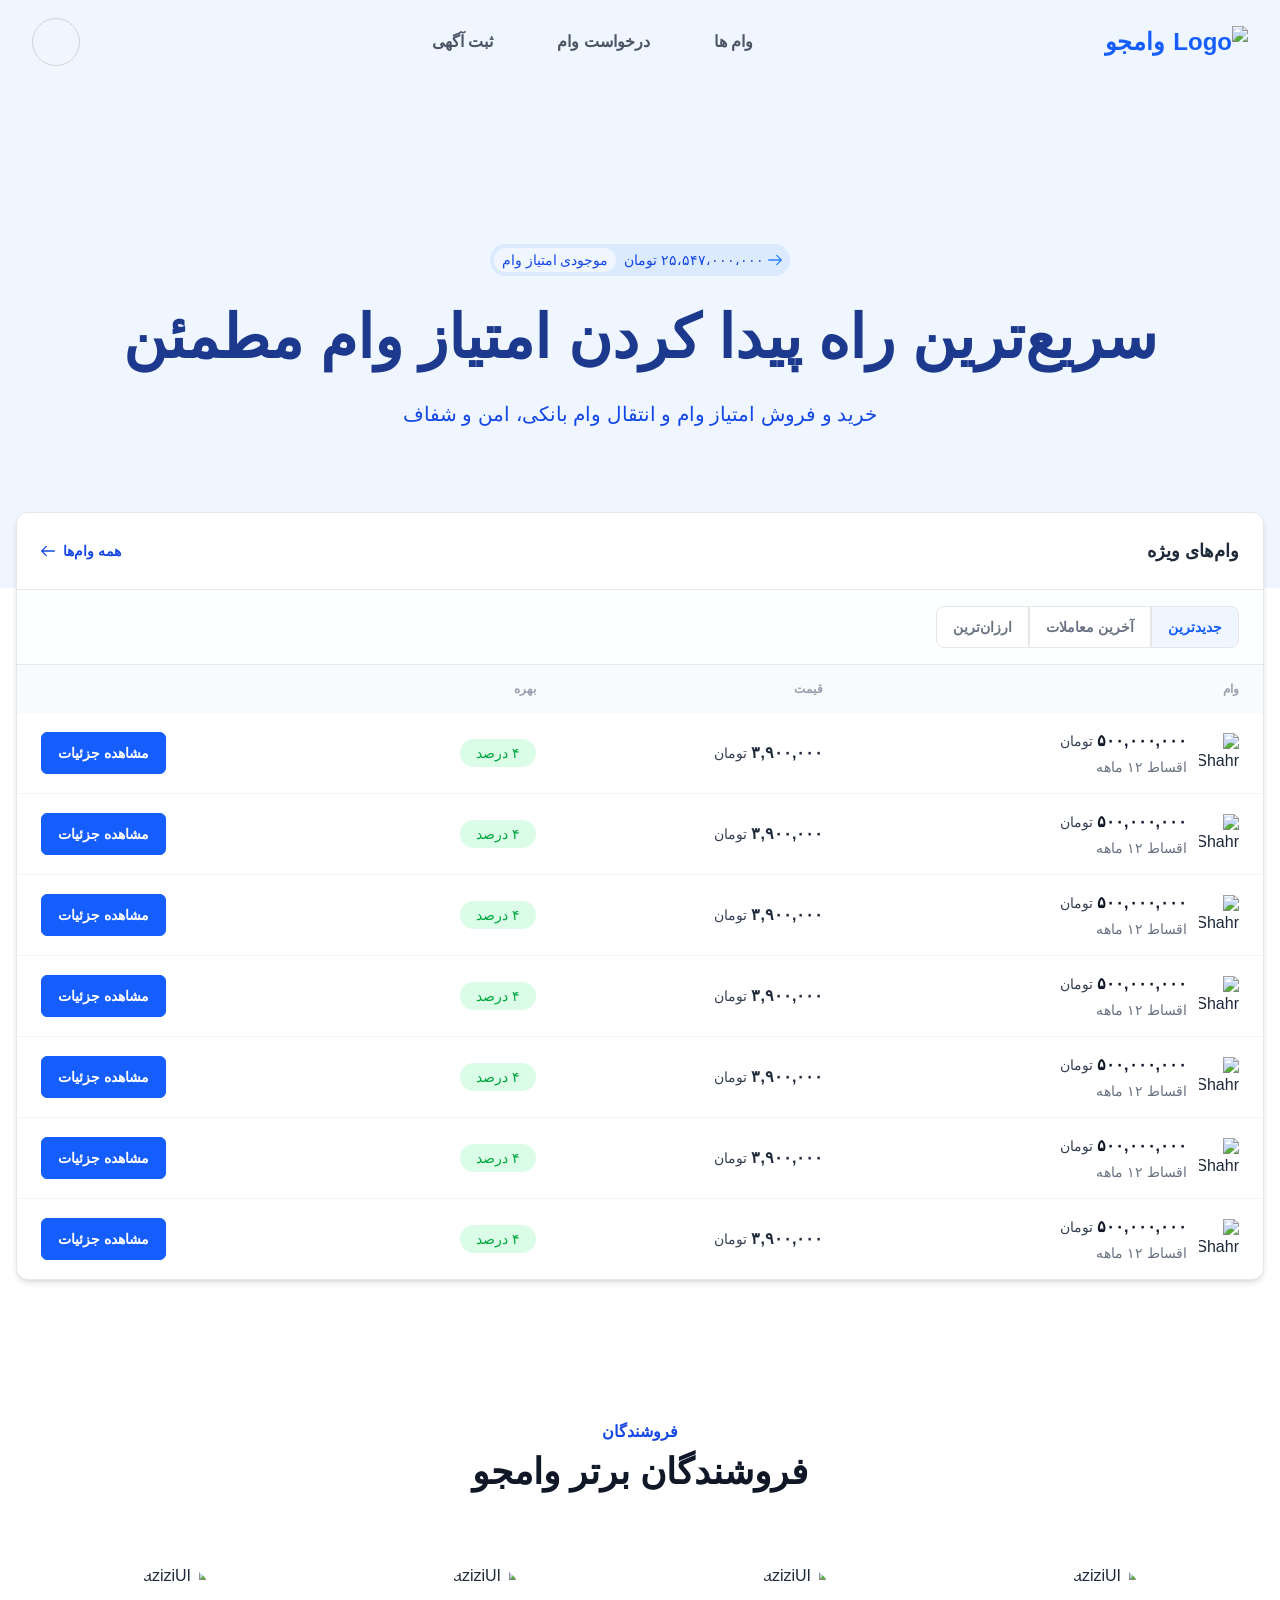
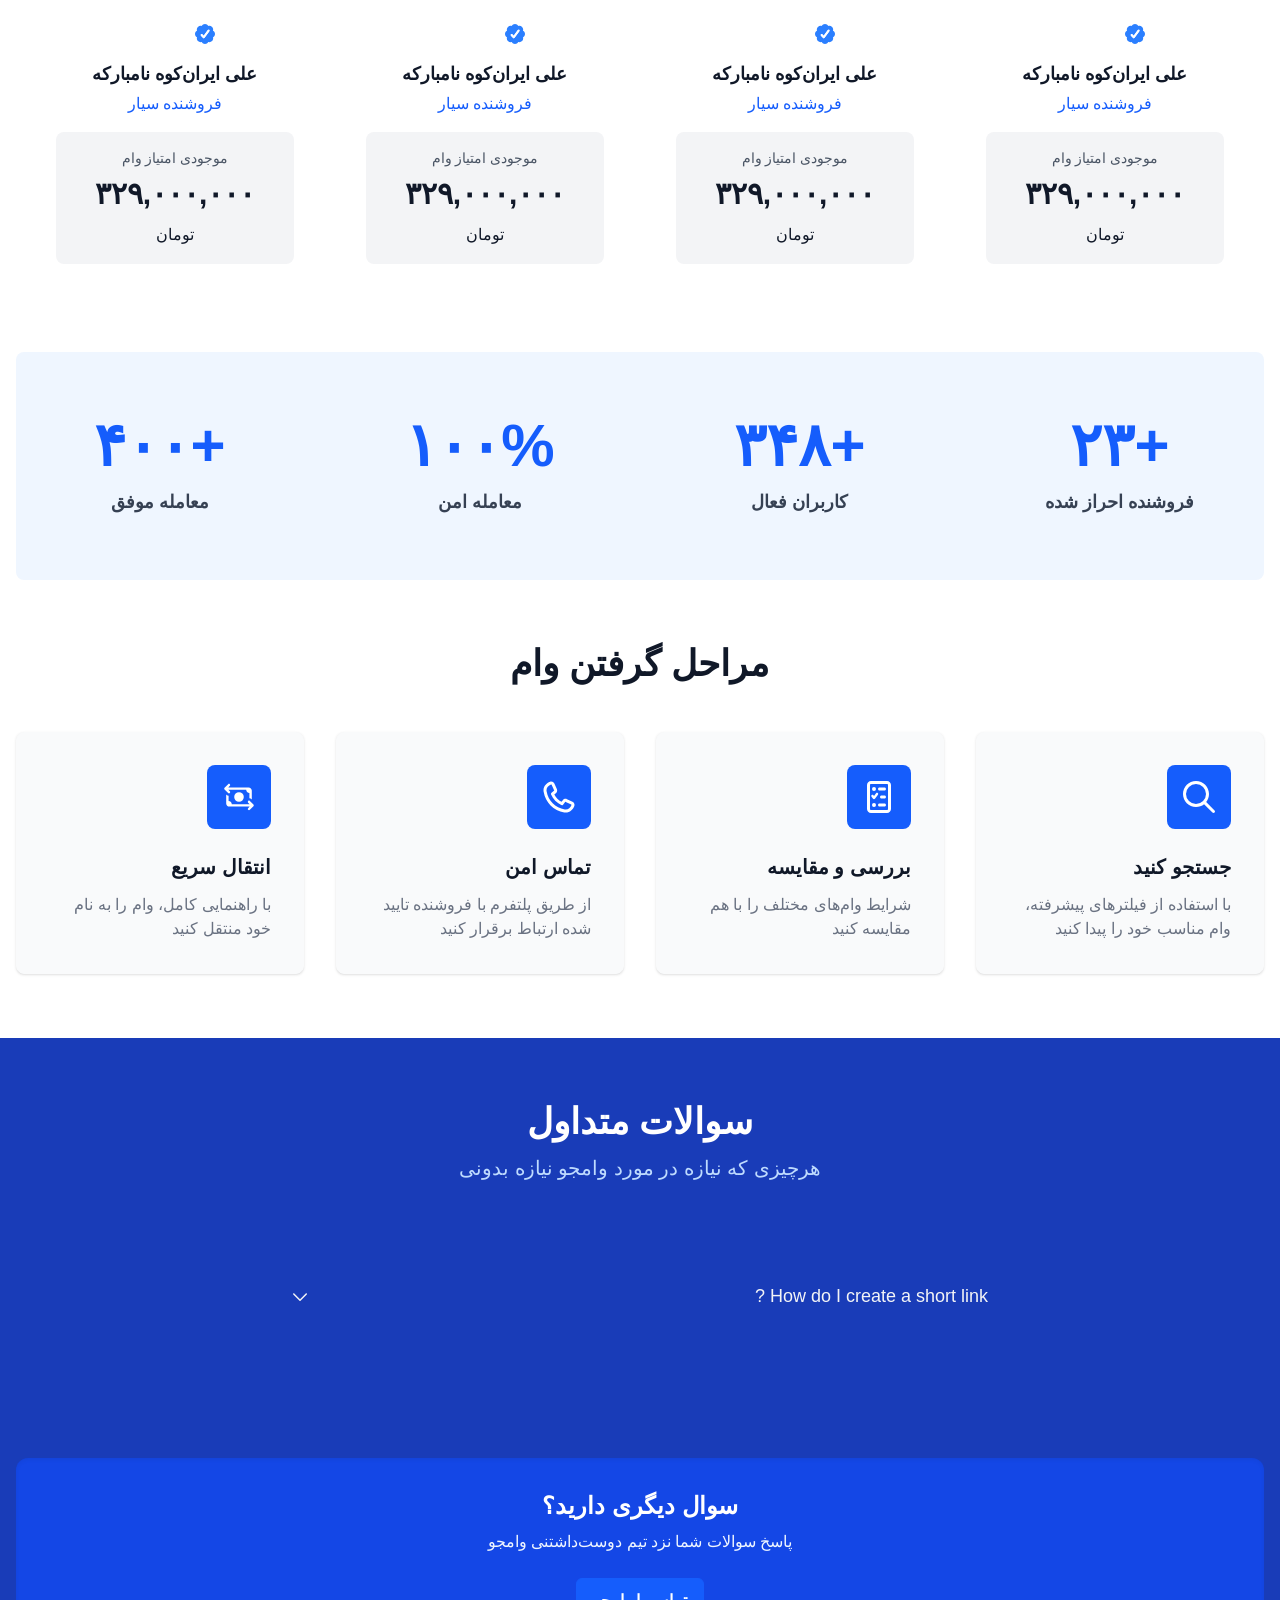
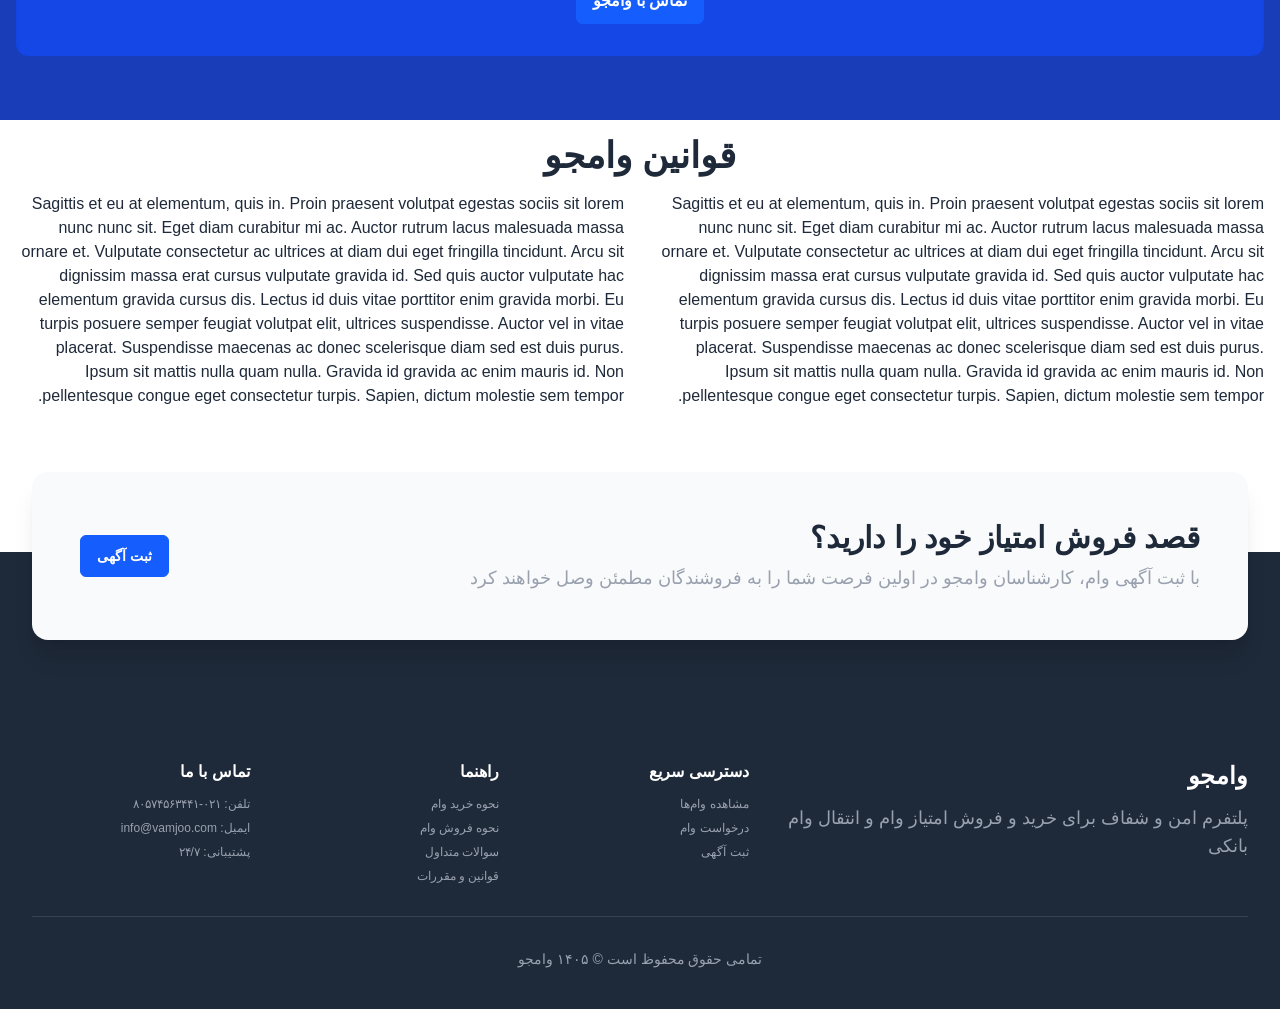
==== src/index.html @ 0eae0402 "some changes" ====
<!doctype html>
<html lang="fa" dir="rtl">
<head>
    <meta charset="UTF-8">
    <meta name="viewport" content="width=device-width, initial-scale=1.0">
    <link href="./assets/css/output.css" rel="stylesheet">
    <title>وام جو</title>
</head>
<body class="bg-white text-gray-800 relative">

<header class="bg-blue-50">
    <nav class="px-8 py-4.5">
        <div class="container mx-auto">
            <div class="flex flex-row justify-between items-center">

                <div class="flex items-center gap-2 text-blue-600 font-bold text-2xl">
                    <img src="./assets/img/ins_115617.svg" alt="Logo">
                    وامجو
                </div>

                <ul class="hidden md:flex flex-row justify-center items-center gap-8 text-base font-semibold text-gray-600">
                    <li class="flex">
                        <a href="./loan/loan.html" class="px-4 py-2.5 rounded-2xl">وام ها</a>
                    </li>
                    <li class="flex">
                        <a href="./request/request.html" class="px-4 py-2.5 rounded-2xl">درخواست وام</a>
                    </li>
                    <li class="flex">
                        <a href="post/post.html" class="px-4 py-2.5 rounded-2xl">ثبت آگهی</a>
                    </li>
                </ul>

                <div class="flex gap-2">
<!--                    <a href="./login.html" class="btn text-sm">ورود / ثبت‌نام</a>-->
                    <a href="./profile/profile.html" class="p-1 block rounded-full border border-gray-300 size-12">
                        <img src="./assets/img/aziziUI.png" alt="" class="w-full rounded-full">
                    </a>
                </div>
            </div>
        </div>
    </nav>

    <section class="py-16 text-blue-600 px-4 flex">
        <div class="container flex flex-col items-center justify-center mx-auto max-md:pt-8 py-24">
            <div class="inline-flex items-center justify-center gap-2 pl-1 pr-2 py-1 bg-blue-100 rounded-full">
                <span class="text-blue-700 text-sm flex items-center justify-center gap-1 hover:gap-2 transition-all font-medium">
                    <svg class="size-3.5 text-blue-500" xmlns="http://www.w3.org/2000/svg" viewBox="0 0 512 512">
                        <path fill="currentColor"
                              d="M505 273c9.4-9.4 9.4-24.6 0-33.9L337 71c-9.4-9.4-24.6-9.4-33.9 0s-9.4 24.6 0 33.9l127 127-406.1 0c-13.3 0-24 10.7-24 24s10.7 24 24 24l406.1 0-127 127c-9.4 9.4-9.4 24.6 0 33.9s24.6 9.4 33.9 0L505 273z"/></svg>
                    ۲۵،۵۴۷،۰۰۰،۰۰۰ تومان
                </span>
                <span class="bg-blue-50 text-blue-700 text-sm font-normal rounded-full py-0.5 px-2">موجودی امتیاز وام</span>
            </div>
            <h1 class="text-4xl text-center sm:text-6xl my-8 font-bold text-blue-900">
                سریع‌ترین راه پیدا کردن امتیاز وام مطمئن
            </h1>
            <h2 class="text-xl text-center text-blue-700 font-normal">خرید و فروش امتیاز وام و انتقال وام بانکی، امن و
                شفاف</h2>
        </div>
    </section>

</header>

<nav class="block md:hidden py-3 bottom-shadow px-6 bg-white fixed bottom-0 left-0 w-full z-10">
    <ul class="flex md:hidden flex-row justify-between items-center text-base font-semibold text-gray-400">
        <li class="flex">
            <a href="./loan/loan.html" class="px-1 py-1 flex flex-col items-center gap-3">
                <span class="px-4 py-2 rounded-lg bg-blue-600">
                    <svg class="size-6 text-gray-100"
                         xmlns="http://www.w3.org/2000/svg"
                         viewBox="0 0 512 512">
                        <path fill="currentColor"
                              d="M240 6.1c9.1-8.2 22.9-8.2 32 0l232 208c9.9 8.8 10.7 24 1.8 33.9s-24 10.7-33.9 1.8l-8-7.2 0 205.3c0 35.3-28.7 64-64 64l-288 0c-35.3 0-64-28.7-64-64l0-205.3-8 7.2c-9.9 8.8-25 8-33.9-1.8s-8-25 1.8-33.9L240 6.1zm16 50.1L96 199.7 96 448c0 8.8 7.2 16 16 16l48 0 0-104c0-39.8 32.2-72 72-72l48 0c39.8 0 72 32.2 72 72l0 104 48 0c8.8 0 16-7.2 16-16l0-248.3-160-143.4zM208 464l96 0 0-104c0-13.3-10.7-24-24-24l-48 0c-13.3 0-24 10.7-24 24l0 104z"/>
                    </svg>
                    </span>
                <span class="text-gray-600">وام ها</span>
            </a>
        </li>
        <li class="flex">
            <a href="./loan/loan.html" class="px-1 py-1 flex flex-col items-center gap-3">
                <span class="px-4 py-2 rounded-lg">
                    <svg class="size-6 text-gray-400" xmlns="http://www.w3.org/2000/svg" viewBox="0 0 384 512">
                        <path fill="currentColor"
                              d="M64 48l112 0 0 88c0 39.8 32.2 72 72 72l88 0 0 240c0 8.8-7.2 16-16 16L64 464c-8.8 0-16-7.2-16-16L48 64c0-8.8 7.2-16 16-16zM224 67.9l92.1 92.1-68.1 0c-13.3 0-24-10.7-24-24l0-68.1zM64 0C28.7 0 0 28.7 0 64L0 448c0 35.3 28.7 64 64 64l256 0c35.3 0 64-28.7 64-64l0-261.5c0-17-6.7-33.3-18.7-45.3L242.7 18.7C230.7 6.7 214.5 0 197.5 0L64 0zM192 240c-13.3 0-24 10.7-24 24l0 48-48 0c-13.3 0-24 10.7-24 24s10.7 24 24 24l48 0 0 48c0 13.3 10.7 24 24 24s24-10.7 24-24l0-48 48 0c13.3 0 24-10.7 24-24s-10.7-24-24-24l-48 0 0-48c0-13.3-10.7-24-24-24z"/></svg>
                    </span>
                <span class="text-gray-400">ثبت نام</span>
            </a>
        </li>
        <li class="flex">
            <a href="./loan/loan.html" class="px-1 py-1 flex flex-col items-center gap-3">
                <span class="px-4 py-2 rounded-lg">
                    <svg class="size-6 text-gray-400" xmlns="http://www.w3.org/2000/svg" viewBox="0 0 576 512">
                        <path fill="currentColor"
                              d="M288 0c13.3 0 24 10.7 24 24l0 8 16 0c13.3 0 24 10.7 24 24s-10.7 24-24 24l-61.7 0c-5.7 0-10.3 4.6-10.3 10.3 0 5.1 3.8 9.4 8.8 10.2L318 108c28.7 4.1 50 28.7 50 57.7 0 31.4-24.9 57-56 58.2l0 8c0 13.3-10.7 24-24 24s-24-10.7-24-24l0-8-24 0c-13.3 0-24-10.7-24-24s10.7-24 24-24l69.7 0c5.7 0 10.3-4.6 10.3-10.3 0-5.1-3.8-9.4-8.8-10.2L258 148c-28.7-4.1-50-28.7-50-57.7 0-31.4 24.9-57 56-58.2l0-8c0-13.3 10.7-24 24-24zM187.4 336c-7.9 0-15.6 2.3-22.2 6.7L85.3 396c-3.9 2.6-8.6 4-13.3 4l-48 0c-13.3 0-24-10.7-24-24s10.7-24 24-24l40.7 0 73.8-49.2C153 293.1 170 288 187.4 288L320 288c35.3 0 64 28.7 64 64 0 5.5-.7 10.9-2 16l10.6 0 69.9-47.9c33.5-23 79.4-12.9 100.3 21.9 19.2 32 10.1 73.5-20.7 94.5L462 491.1c-19.9 13.6-43.5 20.9-67.6 20.9L24 512c-13.3 0-24-10.7-24-24s10.7-24 24-24l370.4 0c14.5 0 28.6-4.4 40.6-12.5L515 396.9c9.9-6.7 12.8-20 6.6-30.2-6.7-11.1-21.3-14.3-32-7l-76 52.1c-4 2.7-8.7 4.2-13.6 4.2l-144 0c-13.3 0-24-10.7-24-24s10.7-24 24-24l64 0c8.8 0 16-7.2 16-16s-7.2-16-16-16l-132.6 0z"/></svg>
                    </span>
                <span class="text-gray-400">درخواست وام</span>
            </a>
        </li>
        <li class="flex">
            <a href="./loan/loan.html" class="px-1 py-1 flex flex-col items-center gap-3">
                <span class="px-4 py-2 rounded-lg">
                    <svg class="size-6 text-gray-400" xmlns="http://www.w3.org/2000/svg" viewBox="0 0 448 512">
                        <path fill="currentColor"
                              d="M144 128a80 80 0 1 1 160 0 80 80 0 1 1 -160 0zm208 0a128 128 0 1 0 -256 0 128 128 0 1 0 256 0zM48 480c0-70.7 57.3-128 128-128l96 0c70.7 0 128 57.3 128 128l0 8c0 13.3 10.7 24 24 24s24-10.7 24-24l0-8c0-97.2-78.8-176-176-176l-96 0C78.8 304 0 382.8 0 480l0 8c0 13.3 10.7 24 24 24s24-10.7 24-24l0-8z"/></svg>
                    </span>
                <span class="text-gray-400">پروفایل</span>
            </a>
        </li>
    </ul>
</nav>

<main class="container mx-auto px-4">

    <div class="w-full relative bottom-19 bg-white rounded-xl shadow-md overflow-hidden border border-gray-200">
        <div class="p-6 flex justify-between items-center border-b border-gray-200">
            <h2 class="text-lg font-bold text-gray-800">وام‌های ویژه</h2>
            <a href="#" class="text-blue-700 flex items-center gap-2 text-sm font-semibold">
                همه وام‌ها
                <svg class="size-3.5 text-blue-700" xmlns="http://www.w3.org/2000/svg" viewBox="0 0 512 512">
                    <path fill="currentColor"
                          d="M7 239c-9.4 9.4-9.4 24.6 0 33.9L175 441c9.4 9.4 24.6 9.4 33.9 0s9.4-24.6 0-33.9L81.9 280 488 280c13.3 0 24-10.7 24-24s-10.7-24-24-24L81.9 232 209 105c9.4-9.4 9.4-24.6 0-33.9s-24.6-9.4-33.9 0L7 239z"/>
                </svg>
            </a>
        </div>

        <div class="px-4 md:px-6 py-4 flex justify-start border-b border-gray-200 bg-gray-50/30">
            <button class="px-3 md:px-4 py-2.5 rounded-r-lg text-sm font-semibold text-blue-600 border border-gray-200 bg-blue-50 transition">
                جدیدترین
            </button>
            <button class="px-3 md:px-4 py-2.5 text-sm font-semibold text-gray-500 border border-gray-200 bg-white hover:bg-gray-100 transition">
                آخرین معاملات
            </button>
            <button class="px-3 md:px-4 py-2.5 rounded-l-lg text-sm font-semibold text-gray-500 border border-gray-200 bg-white hover:bg-gray-100 transition">
                ارزان‌ترین
            </button>

        </div>

        <div class="overflow-x-auto">
            <table class="w-full text-right border-collapse min-w-185">
                <thead>
                <tr class="text-gray-400 bg-gray-50 font-medium text-xs">
                    <th class="px-4 md:px-6 py-4 text-right">وام</th>
                    <th class="px-4 md:px-6 py-4 text-right">قیمت</th>
                    <th class="px-4 md:px-6 py-4 text-right">بهره</th>
                    <th class="px-4 md:px-6 py-4 text-center"></th>
                </tr>
                </thead>
                <tbody class="divide-y divide-gray-100">
                <script>
                    const rows = Array(7).fill(0)
                    document.write(rows.map(() => `
                            <tr class="hover:bg-blue-50/30 transition-colors">
                            <a href="/" class="flex">
                                <td class="px-3 md:px-6 py-3 md:py-4">
                                <a href="/" class="flex">
                                    <div class="flex items-center gap-3">
                                        <div class="size-6 md:size-10 flex items-center justify-center overflow-hidden">
                                            <img src="./assets/img/Shahr.png" alt="Shahr" class="w-full" />
                                        </div>
                                        <div>
                                            <div class="text-gray-900 font-semibold text-sm md:text-base">۵۰۰,۰۰۰,۰۰۰ <small class="text-xs md:text-sm text-gray-700 font-normal">تومان</small></div>
                                            <div class="text-gray-500 font-normal text-xs md:text-sm mt-1">اقساط ۱۲ ماهه</div>
                                        </div>
                                    </div>
                                    </a>
                                </td>
                                <td class="px-3 md:px-6 py-3 md:py-4 text-right">
                                <a href="/" class="flex">
                                    <span class="text-gray-800 font-bold text-sm md:text-base">۳,۹۰۰,۰۰۰ <small class="text-xs md:text-sm text-gray-700 font-normal">تومان</small></span>
                                    </a>
                                </td>
                                <td class="px-6 py-4">
                                    <span class="mybadge inline-flex! bg-green-100 text-green-600">۴ درصد</span>
                                </td>
                                <td class="px-6 py-4">
                                <div class="flex justify-end items-center gap-4">
                                    <button class="btn text-sm">مشاهده جزئیات</button>
                                </div>
                                </td>
                             </a>
                            </tr>
                        `).join(''))
                </script>
                </tbody>
            </table>
        </div>
    </div>

    <div class="px-4 py-16 overflow-hidden">

        <div class="text-center mb-12">
            <div class="text-blue-700 text-base font-semibold mb-2">فروشندگان</div>
            <h2 class="text-4xl font-semibold text-gray-900">فروشندگان برتر وامجو</h2>
        </div>

        <div class="grid grid-cols-1 sm:grid-cols-2 lg:grid-cols-4 gap-6">

            <script>
                const seller = Array(4).fill(0);
                document.write(seller.map(() => `
                            <div class="bg-white p-6 text-center">
                <div class="relative inline-block mb-4">
                    <img src="./assets/img/aziziUI.png" alt="aziziUI" class="w-20 h-20 rounded-full mx-auto object-cover"/>
                    <div class="absolute bottom-0 right-0">
                        <svg class="size-5" xmlns="http://www.w3.org/2000/svg" viewBox="0 0 512 512">
                            <path class="fill-blue-500"
                                  d="M0 256C0 292.8 20.7 324.8 51.1 340.9 41 373.8 49 411 75 437s63.3 34 96.1 23.9C187.2 491.3 219.2 512 256 512s68.8-20.7 84.9-51.1C373.8 471 411 463 437 437s34-63.3 23.9-96.1C491.3 324.8 512 292.8 512 256s-20.7-68.8-51.1-84.9C471 138.2 463 101 437 75s-63.3-34-96.1-23.9C324.8 20.7 292.8 0 256 0s-68.8 20.7-84.9 51.1C138.2 41 101 49 75 75s-34 63.3-23.9 96.1C20.7 187.2 0 219.2 0 256zm152.3 41.6c-9.2-9.5-9-24.7 .6-33.9 9.5-9.2 24.7-8.9 33.9 .6l35.8 37 106.1-145.8c7.8-10.7 22.8-13.1 33.5-5.3 10.7 7.8 13.1 22.8 5.3 33.5L244.7 352.7c-4.2 5.7-10.7 9.4-17.8 9.8-7.1 .5-14-2.2-18.9-7.3l-55.7-57.6z"/>
                            <path class="fill-white"
                                  d="M328.7 155.5c7.8-10.7 22.8-13.1 33.5-5.3 10.7 7.8 13.1 22.8 5.3 33.5L244.7 352.7c-4.2 5.7-10.7 9.4-17.8 9.8-7.1 .5-14-2.2-18.9-7.3l-55.7-57.6c-9.2-9.5-9-24.7 .6-33.9 9.5-9.2 24.7-8.9 33.9 .6l35.8 37 106.1-145.8z"/>
                        </svg>
                    </div>
                </div>
                <h3 class="text-lg font-semibold text-gray-900 mb-1">علی ایران‌کوه نامبارکه</h3>
                <p class="text-blue-600 text-base font-normal mb-4">فروشنده سیار</p>

                <div class="bg-gray-100 p-4 rounded-lg">
                    <div class="text-gray-600 font-normal text-sm mb-2">موجودی امتیاز وام</div>
                    <div class="text-3xl font-semibold text-gray-900">۳۲۹,۰۰۰,۰۰۰ <span
                            class="text-base font-normal">تومان</span></div>
                </div>

            </div>`).join(''));
            </script>

        </div>

    </div>

    <div class="bg-blue-50 rounded-lg py-16">
        <div class="grid grid-cols-1 sm:grid-cols-2 lg:grid-cols-4 gap-8">
            <div class="text-center">
                <div class="text-6xl font-bold text-blue-600 mb-3">+۲۳</div>
                <div class="text-lg font-semibold text-gray-700">فروشنده احراز شده</div>
            </div>
            <div class="text-center">
                <div class="text-6xl font-bold text-blue-600 mb-3">+۳۴۸</div>
                <div class="text-lg font-semibold text-gray-700">کاربران فعال</div>
            </div>
            <div class="text-center">
                <div class="text-6xl font-bold text-blue-600 mb-3">۱۰۰%</div>
                <div class="text-lg font-semibold text-gray-700">معامله امن</div>
            </div>
            <div class="text-center">
                <div class="text-6xl font-bold text-blue-600 mb-3">+۴۰۰</div>
                <div class="text-lg font-semibold text-gray-700">معامله موفق</div>
            </div>
        </div>
    </div>

    <div class="my-16">
        <div class="text-center mb-12">
            <h2 class="text-4xl font-semibold text-gray-900">مراحل گرفتن وام</h2>
        </div>

        <div class="grid grid-cols-1 sm:grid-cols-2 lg:grid-cols-4 gap-8">

            <div class="bg-gray-50 border border-gray-50 rounded-lg p-8 text-right shadow-sm hover:shadow transition-shadow">
                <div class="flex justify-start items-center mb-6">
                    <div class="bg-blue-600 p-4 rounded-lg flex items-center justify-center">
                        <svg class="size-8 text-white" xmlns="http://www.w3.org/2000/svg" viewBox="0 0 512 512">
                            <path fill="currentColor"
                                  d="M368 208a160 160 0 1 0 -320 0 160 160 0 1 0 320 0zM337.1 371.1C301.7 399.2 256.8 416 208 416 93.1 416 0 322.9 0 208S93.1 0 208 0 416 93.1 416 208c0 48.8-16.8 93.7-44.9 129.1L505 471c9.4 9.4 9.4 24.6 0 33.9s-24.6 9.4-33.9 0L337.1 371.1z"/>
                        </svg>
                    </div>
                </div>
                <h3 class="text-xl font-semibold text-gray-900 mb-3">جستجو کنید</h3>
                <p class="text-gray-500 text-base font-normal">با استفاده از فیلترهای پیشرفته، وام مناسب خود را پیدا
                    کنید</p>
            </div>

            <div class="bg-gray-50 border border-gray-50 rounded-lg p-8 text-right shadow-sm hover:shadow transition-shadow">
                <div class="flex justify-start items-center mb-6">
                    <div class="bg-blue-600 p-4 rounded-lg flex items-center justify-center">
                        <svg class="size-8 text-white" xmlns="http://www.w3.org/2000/svg" viewBox="0 0 384 512">
                            <path fill="currentColor"
                                  d="M320 48c8.8 0 16 7.2 16 16l0 384c0 8.8-7.2 16-16 16L64 464c-8.8 0-16-7.2-16-16L48 64c0-8.8 7.2-16 16-16l256 0zM64 0C28.7 0 0 28.7 0 64L0 448c0 35.3 28.7 64 64 64l256 0c35.3 0 64-28.7 64-64l0-384c0-35.3-28.7-64-64-64L64 0zM80 128a32 32 0 1 0 64 0 32 32 0 1 0 -64 0zm32 224a32 32 0 1 0 0 64 32 32 0 1 0 0-64zm64-224c0 13.3 10.7 24 24 24l80 0c13.3 0 24-10.7 24-24s-10.7-24-24-24l-80 0c-13.3 0-24 10.7-24 24zm32 128c0 13.3 10.7 24 24 24l48 0c13.3 0 24-10.7 24-24s-10.7-24-24-24l-48 0c-13.3 0-24 10.7-24 24zM176 384c0 13.3 10.7 24 24 24l80 0c13.3 0 24-10.7 24-24s-10.7-24-24-24l-80 0c-13.3 0-24 10.7-24 24zm-.6-164.5c6.4-8.5 4.6-20.5-3.8-26.9s-20.5-4.6-26.9 3.8L112 240 103.4 228.5C97 220 85 218.3 76.5 224.6S66.3 243 72.6 251.5l24 32c3.6 4.8 9.3 7.7 15.4 7.7s11.7-2.8 15.4-7.7l48-64z"/>
                        </svg>
                    </div>
                </div>
                <h3 class="text-xl font-semibold text-gray-900 mb-3">بررسی و مقایسه</h3>
                <p class="text-gray-500 text-base font-normal">شرایط وام‌های مختلف را با هم مقایسه کنید</p>
            </div>

            <div class="bg-gray-50 border border-gray-50 rounded-lg p-8 text-right shadow-sm hover:shadow transition-shadow">
                <div class="flex justify-start items-center mb-6">
                    <div class="bg-blue-600 p-4 rounded-lg flex items-center justify-center">
                        <svg class="size-8 text-white" xmlns="http://www.w3.org/2000/svg" viewBox="0 0 512 512">
                            <path fill="currentColor"
                                  d="M112.8 10.9c27.3-9.1 57 3.9 68.9 30l39.7 87.3c10.6 23.4 4 51-16 67.1l-24.2 19.3c25.5 50 65.5 91.4 114.4 118.8l21.2-26.6c16.1-20.1 43.7-26.7 67.1-16l87.3 39.7c26.2 11.9 39.1 41.6 30 68.9-20.7 62.3-83.7 116.2-160.9 102.6-173.7-30.6-299.6-156.5-330.2-330.2-13.6-77.2 40.4-140.1 102.6-160.9zm25.2 49.9c-1.7-3.8-6-5.7-10-4.4-45.2 15.1-79.1 58.6-70.5 107 27.1 153.8 137.4 264.2 291.2 291.3 48.4 8.5 91.9-25.3 107-70.5 1.3-4-.6-8.3-4.4-10L364 334.4c-3.4-1.5-7.4-.6-9.7 2.3l-33.5 41.9c-7 8.7-19 11.5-29 6.7-72.5-34.4-130.5-94.3-162.4-168.2-4.3-9.9-1.4-21.5 7-28.2l38.9-31.1c2.9-2.3 3.9-6.3 2.3-9.7L137.9 60.7z"/>
                        </svg>
                    </div>
                </div>
                <h3 class="text-xl font-semibold text-gray-900 mb-3">تماس امن</h3>
                <p class="text-gray-500 text-base font-normal">از طریق پلتفرم با فروشنده تایید شده ارتباط برقرار
                    کنید</p>
            </div>

            <div class="bg-gray-50 border border-gray-50 rounded-lg p-8 text-right shadow-sm hover:shadow transition-shadow">
                <div class="flex justify-start items-center mb-6">
                    <div class="bg-blue-600 p-4 rounded-lg flex items-center justify-center">
                        <svg class="size-8 text-white" xmlns="http://www.w3.org/2000/svg" viewBox="0 0 640 512">
                            <path fill="currentColor"
                                  d="M31 105l72 72c9.4 9.4 24.6 9.4 33.9 0s9.4-24.6 0-33.9l-31-31 67.7 0c.8 .9 1.5 1.8 2.3 2.7 0-.9 .1-1.8 .1-2.7l32 0 .2 0 255.8 0c0 35.3 28.7 64 64 64l0 104.4c15.7 1.7 30.9 8.6 42.9 20.6l5.1 5.1 0-178.2c0-35.3-28.7-64-64-64l-338.3 0 0 0-67.7 0 31-31c9.4-9.4 9.4-24.6 0-33.9S112.4-10.3 103-1L31 71c-9.4 9.4-9.4 24.6 0 33.9zM64 205.8L64 384c0 35.3 28.7 64 64 64l406.1 0-31 31c-9.4 9.4-9.4 24.6 0 33.9s24.6 9.4 33.9 0l72-72c9.4-9.4 9.4-24.6 0-33.9l-72-72c-9.4-9.4-24.6-9.4-33.9 0s-9.4 24.6 0 33.9l31 31-67.7 0c-.8-.9-1.5-1.8-2.3-2.7 0 .9-.1 1.8-.1 2.7l-288 0c0-35.3-28.7-64-64-64l0-104.4c-15.7-1.7-30.9-8.6-42.9-20.6L64 205.8zM416 256a96 96 0 1 0 -192 0 96 96 0 1 0 192 0z"/>
                        </svg>
                    </div>
                </div>
                <h3 class="text-xl font-semibold text-gray-900 mb-3">انتقال سریع</h3>
                <p class="text-gray-500 text-base font-normal">با راهنمایی کامل، وام را به نام خود منتقل کنید</p>
            </div>
        </div>
    </div>

</main>

<section class="w-full bg-blue-800 py-16 px-4">
    <div class="container mx-auto">

        <div class="text-center mb-4">
            <h2 class="text-4xl font-semibold text-white mb-3">سوالات متداول</h2>
            <p class="text-blue-200 text-xl">هرچیزی که نیازه در مورد وامجو نیازه بدونی</p>
        </div>

        <section class="max-w-3xl mx-auto px-4 py-16">
            <div class="space-y-4">

                <div class="overflow-hidden">
                    <button type="button"
                            class="faq-btn bg-transparent w-full cursor-pointer text-lg flex items-center justify-between p-5 text-gray-100 font-medium transition">
                        <span>How do I create a short link ?</span>

                        <svg class="faq-icon size-4 text-gray-100" xmlns="http://www.w3.org/2000/svg"
                             viewBox="0 0 448 512">
                            <path fill="currentColor"
                                  d="M207.5 409c9.4 9.4 24.6 9.4 33.9 0l200-200c9.4-9.4 9.4-24.6 0-33.9s-24.6-9.4-33.9 0l-183 183-183-183c-9.4-9.4-24.6-9.4-33.9 0s-9.4 24.6 0 33.9l200 200z"/>
                        </svg>
                    </button>

                    <div class="faq-content bg-blue-800/90 shadow-inner grid grid-rows-[0fr] transition-all duration-300 ease-in-out">
                        <div class="overflow-hidden">
                            <div class="p-4 text-gray-100">
                                Simply paste your long URL into the input field and click
                                the generate button to create your short link instantly.
                            </div>
                        </div>
                    </div>
                </div>
            </div>
        </section>

        <!-- CTA Box -->
        <div class="mt-16 bg-blue-700 rounded-xl p-8 text-center inset-shadow-sm">
            <h3 class="text-2xl font-bold text-white mb-2">سوال دیگری دارید؟</h3>
            <p class="text-blue-50 mb-6">پاسخ سوالات شما نزد تیم دوست‌داشتنی وامجو</p>
            <button class="btn inline-flex!">
                تماس با وامجو
            </button>
        </div>

    </div>
</section>

<div class="container mx-auto p-4">
    <h3 class="text-gray-800 text-center text-4xl font-semibold mb-4">قوانین وامجو</h3>

    <div class="grid grid-cols-4 gap-8">
        <div class="col-span-4 md:col-span-2">
            Sagittis et eu at elementum, quis in. Proin praesent volutpat egestas sociis sit lorem nunc nunc sit. Eget
            diam curabitur mi ac. Auctor rutrum lacus malesuada massa ornare et. Vulputate consectetur ac ultrices at
            diam dui eget fringilla tincidunt. Arcu sit dignissim massa erat cursus vulputate gravida id. Sed quis
            auctor vulputate hac elementum gravida cursus dis.
            Lectus id duis vitae porttitor enim gravida morbi.
            Eu turpis posuere semper feugiat volutpat elit, ultrices suspendisse. Auctor vel in vitae placerat.
            Suspendisse maecenas ac donec scelerisque diam sed est duis purus.
            Ipsum sit mattis nulla quam nulla. Gravida id gravida ac enim mauris id. Non pellentesque congue eget
            consectetur turpis. Sapien, dictum molestie sem tempor.
        </div>
        <div class="col-span-4 md:col-span-2">
            Sagittis et eu at elementum, quis in. Proin praesent volutpat egestas sociis sit lorem nunc nunc sit. Eget
            diam curabitur mi ac. Auctor rutrum lacus malesuada massa ornare et. Vulputate consectetur ac ultrices at
            diam dui eget fringilla tincidunt. Arcu sit dignissim massa erat cursus vulputate gravida id. Sed quis
            auctor vulputate hac elementum gravida cursus dis.
            Lectus id duis vitae porttitor enim gravida morbi.
            Eu turpis posuere semper feugiat volutpat elit, ultrices suspendisse. Auctor vel in vitae placerat.
            Suspendisse maecenas ac donec scelerisque diam sed est duis purus.
            Ipsum sit mattis nulla quam nulla. Gravida id gravida ac enim mauris id. Non pellentesque congue eget
            consectetur turpis. Sapien, dictum molestie sem tempor.
        </div>
    </div>
</div>

<div class="bg-gray-800 mt-32 px-8 relative">
    <div class="container bg-gray-50 flex-wrap shadow-xl mx-auto relative bottom-20 p-8 sm:p-12 rounded-2xl flex sm:items-center justify-center sm:justify-between">
        <div class="flex flex-col items-start">
            <h3 class="text-3xl font-bold mb-2">قصد فروش امتیاز خود را دارید؟</h3>
            <p class="text-gray-400 font-normal text-lg">با ثبت آگهی وام، کارشناسان وامجو در اولین فرصت شما را به
                فروشندگان مطمئن
                وصل خواهند کرد</p>
        </div>
        <button class="btn text-sm whitespace-nowrap">ثبت آگهی</button>
    </div>
</div>

<footer class="bg-gray-800 text-gray-400 text-base px-8 py-10">
    <div class="container mx-auto grid grid-cols-1 sm:grid-cols-5 gap-8">
        <div class="col-span-1 sm:col-span-2">
            <div class="text-white font-bold text-2xl mb-3 flex items-center gap-1">
                وامجو
            </div>
            <p class="text-lg">پلتفرم امن و شفاف برای خرید و فروش امتیاز وام و انتقال وام بانکی</p>
        </div>
        <div class="col-span-1 sm:text-right">
            <div class="text-white font-semibold mb-3">دسترسی سریع</div>
            <ul class="space-y-2 text-xs">
                <li><a href="#" class="hover:text-white">مشاهده وام‌ها</a></li>
                <li><a href="#" class="hover:text-white">درخواست وام</a></li>
                <li><a href="#" class="hover:text-white">ثبت آگهی</a></li>
            </ul>
        </div>
        <div class="col-span-1 sm:text-right">
            <div class="text-white font-semibold mb-3">راهنما</div>
            <ul class="space-y-2 text-xs">
                <li><a href="#" class="hover:text-white">نحوه خرید وام</a></li>
                <li><a href="#" class="hover:text-white">نحوه فروش وام</a></li>
                <li><a href="#" class="hover:text-white">سوالات متداول</a></li>
                <li><a href="#" class="hover:text-white">قوانین و مقررات</a></li>
            </ul>
        </div>
        <div class="col-span-1 sm:text-right">
            <div class="text-white font-semibold mb-3">تماس با ما</div>
            <ul class="space-y-2 text-xs">
                <li>تلفن: ۰۲۱-۸۰۵۷۴۵۶۳۴۴۱</li>
                <li>ایمیل: info@vamjoo.com</li>
                <li>پشتیبانی: ۲۴/۷</li>
            </ul>
        </div>
    </div>
    <div class="container mx-auto border-t border-gray-700 mt-8 pt-8 text-center text-sm">
        تمامی حقوق محفوظ است © ۱۴۰۵ وامجو
    </div>
</footer>

<script>
    const buttons = document.querySelectorAll('.faq-btn')

    buttons.forEach(button => {
        button.addEventListener('click', () => {
            const content = button.nextElementSibling
            const icon = button.querySelector('.faq-icon')
            const isOpen = content.classList.contains('grid-rows-[1fr]')

            document.querySelectorAll('.faq-content').forEach(el => {
                el.classList.remove('grid-rows-[1fr]', 'opacity-100')
                el.classList.add('grid-rows-[0fr]', 'opacity-0')
            })

            document.querySelectorAll('.faq-icon').forEach(el => {
                el.classList.remove('rotate-180')
            })

            if (!isOpen) {
                content.classList.remove('grid-rows-[0fr]', 'opacity-0')
                content.classList.add('grid-rows-[1fr]', 'opacity-100')

                icon.classList.add('rotate-180')
            }
        })
    })
</script>
</body>
</html>
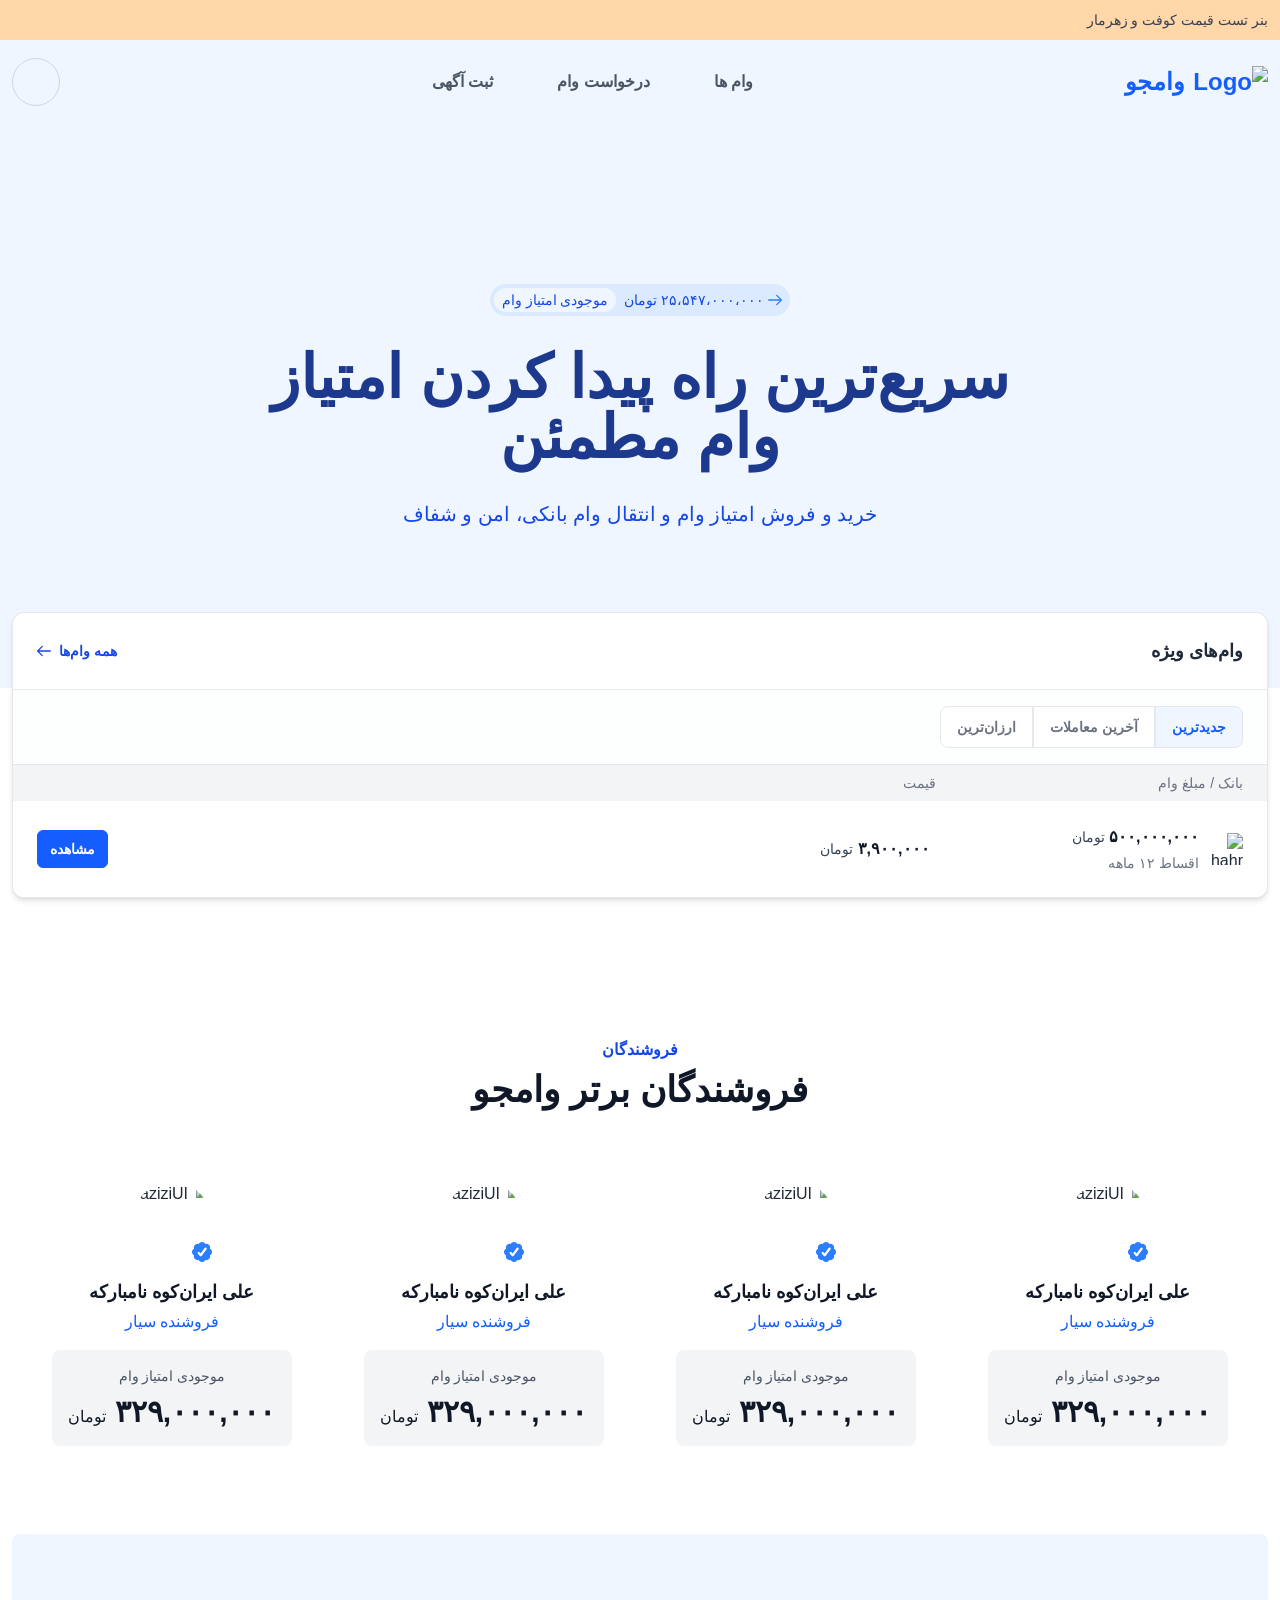
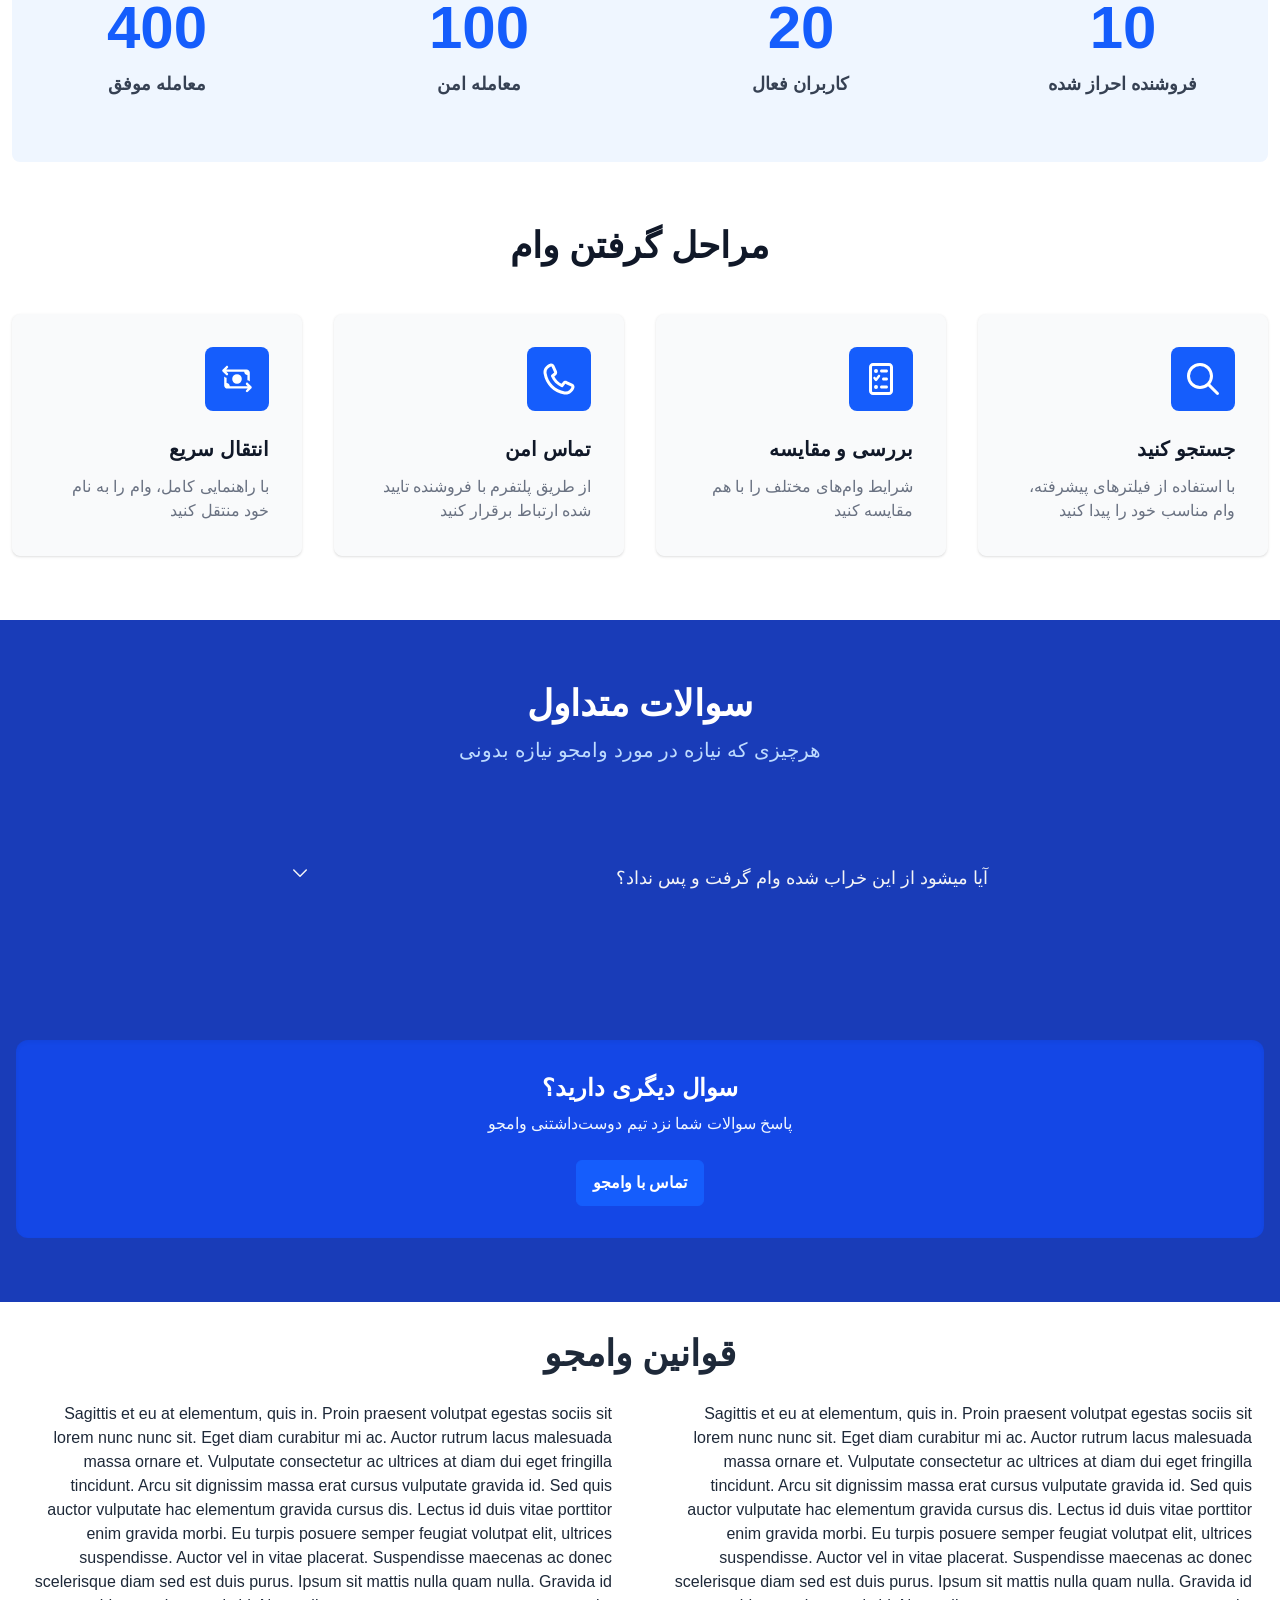
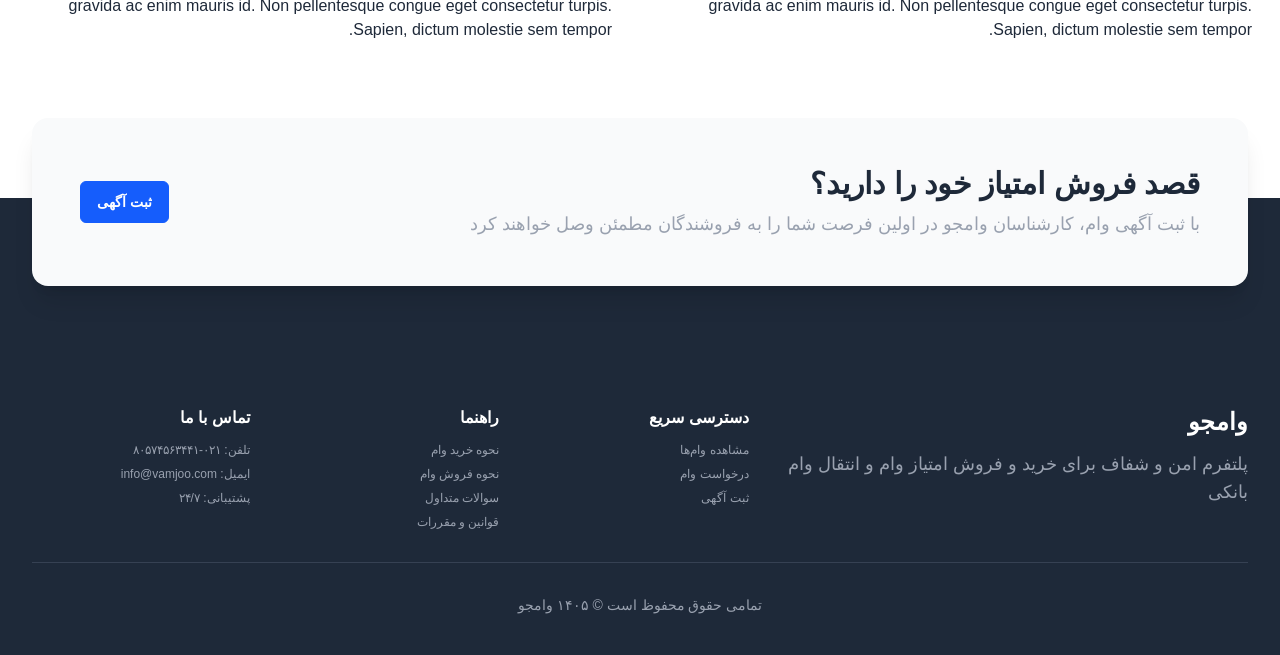
==== commit 50f3297a: "very much refactor" ====
--- a/src/index.html
+++ b/src/index.html
@@ -4,12 +4,16 @@
     <meta charset="UTF-8">
     <meta name="viewport" content="width=device-width, initial-scale=1.0">
     <link href="./assets/css/output.css" rel="stylesheet">
+    <script src="./assets/js/jquery.min.js"></script>
+    <script src="./assets/js/countMe.min.js"></script>
     <title>وام جو</title>
 </head>
 <body class="bg-white text-gray-800 relative">
-
+<section class="bg-orange-200 w-full px-3 py-2">
+    <span class="text-gray-700 text-sm">بنر تست قیمت کوفت و زهرمار</span>
+</section>
 <header class="bg-blue-50">
-    <nav class="px-8 py-4.5">
+    <nav class="px-3 py-4.5">
         <div class="container mx-auto">
             <div class="flex flex-row justify-between items-center">
 
@@ -30,8 +34,8 @@
                     </li>
                 </ul>
 
-                <div class="flex gap-2">
-<!--                    <a href="./login.html" class="btn text-sm">ورود / ثبت‌نام</a>-->
+                <div class="hidden md:flex gap-2">
+                    <!--                    <a href="./login.html" class="btn text-sm">ورود / ثبت‌نام</a>-->
                     <a href="./profile/profile.html" class="p-1 block rounded-full border border-gray-300 size-12">
                         <img src="./assets/img/aziziUI.png" alt="" class="w-full rounded-full">
                     </a>
@@ -40,8 +44,8 @@
         </div>
     </nav>
 
-    <section class="py-16 text-blue-600 px-4 flex">
-        <div class="container flex flex-col items-center justify-center mx-auto max-md:pt-8 py-24">
+    <section class="py-16 text-blue-600 px-3 flex">
+        <div class="max-w-3xl flex flex-col items-center justify-center mx-auto max-md:pt-8 py-24">
             <div class="inline-flex items-center justify-center gap-2 pl-1 pr-2 py-1 bg-blue-100 rounded-full">
                 <span class="text-blue-700 text-sm flex items-center justify-center gap-1 hover:gap-2 transition-all font-medium">
                     <svg class="size-3.5 text-blue-500" xmlns="http://www.w3.org/2000/svg" viewBox="0 0 512 512">
@@ -61,55 +65,67 @@
 
 </header>
 
-<nav class="block md:hidden py-3 bottom-shadow px-6 bg-white fixed bottom-0 left-0 w-full z-10">
-    <ul class="flex md:hidden flex-row justify-between items-center text-base font-semibold text-gray-400">
-        <li class="flex">
-            <a href="./loan/loan.html" class="px-1 py-1 flex flex-col items-center gap-3">
-                <span class="px-4 py-2 rounded-lg bg-blue-600">
-                    <svg class="size-6 text-gray-100"
-                         xmlns="http://www.w3.org/2000/svg"
-                         viewBox="0 0 512 512">
-                        <path fill="currentColor"
-                              d="M240 6.1c9.1-8.2 22.9-8.2 32 0l232 208c9.9 8.8 10.7 24 1.8 33.9s-24 10.7-33.9 1.8l-8-7.2 0 205.3c0 35.3-28.7 64-64 64l-288 0c-35.3 0-64-28.7-64-64l0-205.3-8 7.2c-9.9 8.8-25 8-33.9-1.8s-8-25 1.8-33.9L240 6.1zm16 50.1L96 199.7 96 448c0 8.8 7.2 16 16 16l48 0 0-104c0-39.8 32.2-72 72-72l48 0c39.8 0 72 32.2 72 72l0 104 48 0c8.8 0 16-7.2 16-16l0-248.3-160-143.4zM208 464l96 0 0-104c0-13.3-10.7-24-24-24l-48 0c-13.3 0-24 10.7-24 24l0 104z"/>
+<nav class="block md:hidden py-2 bottom-shadow px-3 bg-white fixed bottom-0 left-0 w-full z-10">
+    <ul class="flex md:hidden flex-row justify-between items-center text-xs font-semibold text-gray-400">
+        <li class="bottom-nav bottom-nav-active">
+            <a href="./loan/loan.html">
+                <span>
+                    <svg class="size-6" xmlns="http://www.w3.org/2000/svg" viewBox="0 0 512 512">
+                        <path d="M48 267.7c2-1.2 4-2.6 5.8-4.3L256 75.7 458.2 263.4c1.8 1.7 3.7 3.1 5.8 4.3L464 448c0 35.3-28.7 64-64 64l-288 0c-35.3 0-64-28.7-64-64l0-180.3z"/>
+                        <path d="M277.8 8.6c-12.3-11.4-31.3-11.4-43.5 0l-224 208c-13 12-13.7 32.3-1.7 45.2s32.3 13.7 45.2 1.7L256 75.7 458.2 263.4c13 12 33.2 11.3 45.2-1.7s11.3-33.2-1.7-45.2L464 181.5 464 80c0-17.7-14.3-32-32-32l-32 0c-17.7 0-32 14.3-32 32l0 12.3-90.2-83.8z"/>
                     </svg>
-                    </span>
-                <span class="text-gray-600">وام ها</span>
+                </span>
+                <span>وام ها</span>
             </a>
         </li>
-        <li class="flex">
-            <a href="./loan/loan.html" class="px-1 py-1 flex flex-col items-center gap-3">
-                <span class="px-4 py-2 rounded-lg">
-                    <svg class="size-6 text-gray-400" xmlns="http://www.w3.org/2000/svg" viewBox="0 0 384 512">
-                        <path fill="currentColor"
-                              d="M64 48l112 0 0 88c0 39.8 32.2 72 72 72l88 0 0 240c0 8.8-7.2 16-16 16L64 464c-8.8 0-16-7.2-16-16L48 64c0-8.8 7.2-16 16-16zM224 67.9l92.1 92.1-68.1 0c-13.3 0-24-10.7-24-24l0-68.1zM64 0C28.7 0 0 28.7 0 64L0 448c0 35.3 28.7 64 64 64l256 0c35.3 0 64-28.7 64-64l0-261.5c0-17-6.7-33.3-18.7-45.3L242.7 18.7C230.7 6.7 214.5 0 197.5 0L64 0zM192 240c-13.3 0-24 10.7-24 24l0 48-48 0c-13.3 0-24 10.7-24 24s10.7 24 24 24l48 0 0 48c0 13.3 10.7 24 24 24s24-10.7 24-24l0-48 48 0c13.3 0 24-10.7 24-24s-10.7-24-24-24l-48 0 0-48c0-13.3-10.7-24-24-24z"/></svg>
-                    </span>
-                <span class="text-gray-400">ثبت نام</span>
+        <li class="bottom-nav">
+            <a href="./loan/loan.html">
+                <span>
+                  <svg class="size-5" xmlns="http://www.w3.org/2000/svg" viewBox="0 0 384 512">
+                      <path d="M0 64L0 448c0 35.3 28.7 64 64 64l256 0c35.3 0 64-28.7 64-64l0-277.5c0-17-6.7-33.3-18.7-45.3L258.7 18.7C246.7 6.7 230.5 0 213.5 0L64 0C28.7 0 0 28.7 0 64zM96 336c0-13.3 10.7-24 24-24l48 0 0-48c0-13.3 10.7-24 24-24s24 10.7 24 24l0 48 48 0c13.3 0 24 10.7 24 24s-10.7 24-24 24l-48 0 0 48c0 13.3-10.7 24-24 24s-24-10.7-24-24l0-48-48 0c-13.3 0-24-10.7-24-24zM208 58.5L325.5 176 232 176c-13.3 0-24-10.7-24-24l0-93.5z"/>
+                      <path d="M216 264c0-13.3-10.7-24-24-24s-24 10.7-24 24l0 48-48 0c-13.3 0-24 10.7-24 24s10.7 24 24 24l48 0 0 48c0 13.3 10.7 24 24 24s24-10.7 24-24l0-48 48 0c13.3 0 24-10.7 24-24s-10.7-24-24-24l-48 0 0-48z"/>
+                  </svg>
+                </span>
+                <span>ثبت نام</span>
             </a>
         </li>
-        <li class="flex">
-            <a href="./loan/loan.html" class="px-1 py-1 flex flex-col items-center gap-3">
-                <span class="px-4 py-2 rounded-lg">
-                    <svg class="size-6 text-gray-400" xmlns="http://www.w3.org/2000/svg" viewBox="0 0 576 512">
-                        <path fill="currentColor"
-                              d="M288 0c13.3 0 24 10.7 24 24l0 8 16 0c13.3 0 24 10.7 24 24s-10.7 24-24 24l-61.7 0c-5.7 0-10.3 4.6-10.3 10.3 0 5.1 3.8 9.4 8.8 10.2L318 108c28.7 4.1 50 28.7 50 57.7 0 31.4-24.9 57-56 58.2l0 8c0 13.3-10.7 24-24 24s-24-10.7-24-24l0-8-24 0c-13.3 0-24-10.7-24-24s10.7-24 24-24l69.7 0c5.7 0 10.3-4.6 10.3-10.3 0-5.1-3.8-9.4-8.8-10.2L258 148c-28.7-4.1-50-28.7-50-57.7 0-31.4 24.9-57 56-58.2l0-8c0-13.3 10.7-24 24-24zM187.4 336c-7.9 0-15.6 2.3-22.2 6.7L85.3 396c-3.9 2.6-8.6 4-13.3 4l-48 0c-13.3 0-24-10.7-24-24s10.7-24 24-24l40.7 0 73.8-49.2C153 293.1 170 288 187.4 288L320 288c35.3 0 64 28.7 64 64 0 5.5-.7 10.9-2 16l10.6 0 69.9-47.9c33.5-23 79.4-12.9 100.3 21.9 19.2 32 10.1 73.5-20.7 94.5L462 491.1c-19.9 13.6-43.5 20.9-67.6 20.9L24 512c-13.3 0-24-10.7-24-24s10.7-24 24-24l370.4 0c14.5 0 28.6-4.4 40.6-12.5L515 396.9c9.9-6.7 12.8-20 6.6-30.2-6.7-11.1-21.3-14.3-32-7l-76 52.1c-4 2.7-8.7 4.2-13.6 4.2l-144 0c-13.3 0-24-10.7-24-24s10.7-24 24-24l64 0c8.8 0 16-7.2 16-16s-7.2-16-16-16l-132.6 0z"/></svg>
-                    </span>
-                <span class="text-gray-400">درخواست وام</span>
+        <li class="bottom-nav">
+            <a href="./loan/loan.html">
+                <span>
+                  <svg class="size-5" xmlns="http://www.w3.org/2000/svg" viewBox="0 0 384 512">
+                      <path d="M0 64L0 448c0 35.3 28.7 64 64 64l256 0c35.3 0 64-28.7 64-64l0-277.5c0-17-6.7-33.3-18.7-45.3L258.7 18.7C246.7 6.7 230.5 0 213.5 0L64 0C28.7 0 0 28.7 0 64zM96 336c0-13.3 10.7-24 24-24l48 0 0-48c0-13.3 10.7-24 24-24s24 10.7 24 24l0 48 48 0c13.3 0 24 10.7 24 24s-10.7 24-24 24l-48 0 0 48c0 13.3-10.7 24-24 24s-24-10.7-24-24l0-48-48 0c-13.3 0-24-10.7-24-24zM208 58.5L325.5 176 232 176c-13.3 0-24-10.7-24-24l0-93.5z"/>
+                      <path d="M216 264c0-13.3-10.7-24-24-24s-24 10.7-24 24l0 48-48 0c-13.3 0-24 10.7-24 24s10.7 24 24 24l48 0 0 48c0 13.3 10.7 24 24 24s24-10.7 24-24l0-48 48 0c13.3 0 24-10.7 24-24s-10.7-24-24-24l-48 0 0-48z"/>
+                  </svg>
+                </span>
+                <span>ثبت نام</span>
             </a>
         </li>
-        <li class="flex">
-            <a href="./loan/loan.html" class="px-1 py-1 flex flex-col items-center gap-3">
-                <span class="px-4 py-2 rounded-lg">
-                    <svg class="size-6 text-gray-400" xmlns="http://www.w3.org/2000/svg" viewBox="0 0 448 512">
-                        <path fill="currentColor"
-                              d="M144 128a80 80 0 1 1 160 0 80 80 0 1 1 -160 0zm208 0a128 128 0 1 0 -256 0 128 128 0 1 0 256 0zM48 480c0-70.7 57.3-128 128-128l96 0c70.7 0 128 57.3 128 128l0 8c0 13.3 10.7 24 24 24s24-10.7 24-24l0-8c0-97.2-78.8-176-176-176l-96 0C78.8 304 0 382.8 0 480l0 8c0 13.3 10.7 24 24 24s24-10.7 24-24l0-8z"/></svg>
-                    </span>
-                <span class="text-gray-400">پروفایل</span>
+        <li class="bottom-nav">
+            <a href="./loan/loan.html">
+                <span>
+                    <svg class="size-5" xmlns="http://www.w3.org/2000/svg" viewBox="0 0 576 512">
+                        <path d="M0 416l0 64c0 17.7 14.3 32 32 32l320.5 0c29 0 57.3-9.3 80.7-26.5l126.6-93.3c17.8-13.1 21.6-38.1 8.5-55.9s-38.1-21.6-55.9-8.5L392.6 416 280 416c-13.3 0-24-10.7-24-24s10.7-24 24-24l72 0c17.7 0 32-14.3 32-32s-14.3-32-32-32l-152.2 0c-33.9 0-66.5 13.5-90.5 37.5L66.7 384 32 384c-17.7 0-32 14.3-32 32z"/>
+                        <path d="M264 0c-13.3 0-24 10.7-24 24l0 56-56 0c-13.3 0-24 10.7-24 24l0 48c0 13.3 10.7 24 24 24l56 0 0 56c0 13.3 10.7 24 24 24l48 0c13.3 0 24-10.7 24-24l0-56 56 0c13.3 0 24-10.7 24-24l0-48c0-13.3-10.7-24-24-24l-56 0 0-56c0-13.3-10.7-24-24-24L264 0z"/>
+                    </svg>
+                </span>
+                <span>درخواست وام</span>
+            </a>
+        </li>
+        <li class="bottom-nav">
+            <a href="./loan/loan.html">
+                <span>
+                    <svg class="size-5" xmlns="http://www.w3.org/2000/svg" viewBox="0 0 448 512">
+                        <path d="M104 128a120 120 0 1 0 240 0 120 120 0 1 0 -240 0z"/>
+                        <path d="M16 482.3C16 383.8 95.8 304 194.3 304l59.4 0c98.5 0 178.3 79.8 178.3 178.3 0 16.4-13.3 29.7-29.7 29.7L45.7 512C29.3 512 16 498.7 16 482.3z"/>
+                    </svg>
+                </span>
+                <span class="text-gray-400">ورود</span>
             </a>
         </li>
     </ul>
 </nav>
 
-<main class="container mx-auto px-4">
+<main class="container mx-auto px-3">
 
     <div class="w-full relative bottom-19 bg-white rounded-xl shadow-md overflow-hidden border border-gray-200">
         <div class="p-6 flex justify-between items-center border-b border-gray-200">
@@ -123,7 +139,7 @@
             </a>
         </div>
 
-        <div class="px-4 md:px-6 py-4 flex justify-start border-b border-gray-200 bg-gray-50/30">
+        <div class="px-4 md:px-6 py-4 flex justify-center md:justify-start border-b border-gray-200 bg-gray-50/30">
             <button class="px-3 md:px-4 py-2.5 rounded-r-lg text-sm font-semibold text-blue-600 border border-gray-200 bg-blue-50 transition">
                 جدیدترین
             </button>
@@ -137,53 +153,49 @@
         </div>
 
         <div class="overflow-x-auto">
-            <table class="w-full text-right border-collapse min-w-185">
-                <thead>
-                <tr class="text-gray-400 bg-gray-50 font-medium text-xs">
-                    <th class="px-4 md:px-6 py-4 text-right">وام</th>
-                    <th class="px-4 md:px-6 py-4 text-right">قیمت</th>
-                    <th class="px-4 md:px-6 py-4 text-right">بهره</th>
-                    <th class="px-4 md:px-6 py-4 text-center"></th>
-                </tr>
-                </thead>
-                <tbody class="divide-y divide-gray-100">
-                <script>
-                    const rows = Array(7).fill(0)
-                    document.write(rows.map(() => `
-                            <tr class="hover:bg-blue-50/30 transition-colors">
-                            <a href="/" class="flex">
-                                <td class="px-3 md:px-6 py-3 md:py-4">
-                                <a href="/" class="flex">
-                                    <div class="flex items-center gap-3">
-                                        <div class="size-6 md:size-10 flex items-center justify-center overflow-hidden">
-                                            <img src="./assets/img/Shahr.png" alt="Shahr" class="w-full" />
-                                        </div>
-                                        <div>
-                                            <div class="text-gray-900 font-semibold text-sm md:text-base">۵۰۰,۰۰۰,۰۰۰ <small class="text-xs md:text-sm text-gray-700 font-normal">تومان</small></div>
-                                            <div class="text-gray-500 font-normal text-xs md:text-sm mt-1">اقساط ۱۲ ماهه</div>
-                                        </div>
-                                    </div>
-                                    </a>
-                                </td>
-                                <td class="px-3 md:px-6 py-3 md:py-4 text-right">
-                                <a href="/" class="flex">
-                                    <span class="text-gray-800 font-bold text-sm md:text-base">۳,۹۰۰,۰۰۰ <small class="text-xs md:text-sm text-gray-700 font-normal">تومان</small></span>
-                                    </a>
-                                </td>
-                                <td class="px-6 py-4">
-                                    <span class="mybadge inline-flex! bg-green-100 text-green-600">۴ درصد</span>
-                                </td>
-                                <td class="px-6 py-4">
-                                <div class="flex justify-end items-center gap-4">
-                                    <button class="btn text-sm">مشاهده جزئیات</button>
-                                </div>
-                                </td>
-                             </a>
-                            </tr>
-                        `).join(''))
-                </script>
-                </tbody>
-            </table>
+            <div class="w-full mx-auto bg-white overflow-hidden">
+
+                <div class="grid grid-cols-12 bg-gray-100 px-3 py-1.5">
+                    <div class="col-span-5 md:col-span-4 lg:col-span-3">
+                        <span class="text-xs md:text-sm px-3 text-gray-500">بانک / مبلغ وام</span>
+                    </div>
+                    <div class="col-span-4 md:col-span-3 lg:col-span-3">
+                        <span class="text-xs md:text-sm px-3 text-gray-500">قیمت</span>
+                    </div>
+                    <div class="col-span-3 md:col-span-5 lg:col-span-6">
+                        <span></span>
+                    </div>
+                </div>
+
+                <div class="grid grid-cols-12">
+
+                    <div class="col-span-5 md:col-span-4 lg:col-span-3 flex items-center gap-3 px-3 py-2 md:p-6">
+                        <div class="size-6 md:size-8 overflow-hidden shrink-0">
+                            <img src="./assets/img/Shahr.png" alt="Shahr" class="w-full h-full object-contain"/>
+                        </div>
+                        <div class="flex flex-col items-start">
+                            <span class="text-gray-900 font-semibold text-sm md:text-base">
+                                ۵۰۰,۰۰۰,۰۰۰ <small class="text-xs md:text-sm font-normal text-gray-700">تومان</small>
+                            </span>
+                            <span class="text-gray-500 text-xs md:text-sm mt-1">اقساط ۱۲ ماهه</span>
+                        </div>
+                    </div>
+
+                    <div class="col-span-4 md:col-span-3 lg:col-span-3 p-4 md:p-6 flex items-center gap-3">
+                        <div class="text-gray-900 font-bold text-sm md:text-base">
+                            ۳,۹۰۰,۰۰۰ <span class="text-xs md:text-sm font-normal text-gray-700">تومان</span>
+                        </div>
+                    </div>
+
+                    <div class="col-span-3 md:col-span-5 lg:col-span-6 p-4 md:p-6 flex items-center justify-end">
+                        <button class="btn px-3! py-2! text-tiny! md:text-sm!">
+                            مشاهده
+                        </button>
+                    </div>
+
+                </div>
+            </div>
+
         </div>
     </div>
 
@@ -230,19 +242,19 @@
     <div class="bg-blue-50 rounded-lg py-16">
         <div class="grid grid-cols-1 sm:grid-cols-2 lg:grid-cols-4 gap-8">
             <div class="text-center">
-                <div class="text-6xl font-bold text-blue-600 mb-3">+۲۳</div>
+                <div id="demo1" class="text-6xl font-bold text-blue-600 mb-3">10</div>
                 <div class="text-lg font-semibold text-gray-700">فروشنده احراز شده</div>
             </div>
             <div class="text-center">
-                <div class="text-6xl font-bold text-blue-600 mb-3">+۳۴۸</div>
+                <div id="demo2" class="text-6xl font-bold text-blue-600 mb-3">20</div>
                 <div class="text-lg font-semibold text-gray-700">کاربران فعال</div>
             </div>
             <div class="text-center">
-                <div class="text-6xl font-bold text-blue-600 mb-3">۱۰۰%</div>
+                <div id="demo3" class="text-6xl font-bold text-blue-600 mb-3">100</div>
                 <div class="text-lg font-semibold text-gray-700">معامله امن</div>
             </div>
             <div class="text-center">
-                <div class="text-6xl font-bold text-blue-600 mb-3">+۴۰۰</div>
+                <div id="demo4" class="text-6xl font-bold text-blue-600 mb-3">400</div>
                 <div class="text-lg font-semibold text-gray-700">معامله موفق</div>
             </div>
         </div>
@@ -315,7 +327,6 @@
 
 <section class="w-full bg-blue-800 py-16 px-4">
     <div class="container mx-auto">
-
         <div class="text-center mb-4">
             <h2 class="text-4xl font-semibold text-white mb-3">سوالات متداول</h2>
             <p class="text-blue-200 text-xl">هرچیزی که نیازه در مورد وامجو نیازه بدونی</p>
@@ -323,11 +334,10 @@
 
         <section class="max-w-3xl mx-auto px-4 py-16">
             <div class="space-y-4">
-
                 <div class="overflow-hidden">
                     <button type="button"
-                            class="faq-btn bg-transparent w-full cursor-pointer text-lg flex items-center justify-between p-5 text-gray-100 font-medium transition">
-                        <span>How do I create a short link ?</span>
+                            class="faq-btn bg-transparent w-full text-right cursor-pointer text-base md:text-lg flex gap-4 items-start justify-between p-5 text-gray-100 font-medium transition">
+                        <span>آیا میشود از این خراب شده وام گرفت و پس نداد؟</span>
 
                         <svg class="faq-icon size-4 text-gray-100" xmlns="http://www.w3.org/2000/svg"
                              viewBox="0 0 448 512">
@@ -361,10 +371,10 @@
 </section>
 
 <div class="container mx-auto p-4">
-    <h3 class="text-gray-800 text-center text-4xl font-semibold mb-4">قوانین وامجو</h3>
+    <h3 class="text-gray-800 text-center text-4xl font-semibold my-4">قوانین وامجو</h3>
 
     <div class="grid grid-cols-4 gap-8">
-        <div class="col-span-4 md:col-span-2">
+        <div class="col-span-4 md:col-span-2 p-3">
             Sagittis et eu at elementum, quis in. Proin praesent volutpat egestas sociis sit lorem nunc nunc sit. Eget
             diam curabitur mi ac. Auctor rutrum lacus malesuada massa ornare et. Vulputate consectetur ac ultrices at
             diam dui eget fringilla tincidunt. Arcu sit dignissim massa erat cursus vulputate gravida id. Sed quis
@@ -375,7 +385,7 @@
             Ipsum sit mattis nulla quam nulla. Gravida id gravida ac enim mauris id. Non pellentesque congue eget
             consectetur turpis. Sapien, dictum molestie sem tempor.
         </div>
-        <div class="col-span-4 md:col-span-2">
+        <div class="col-span-4 md:col-span-2 p-3">
             Sagittis et eu at elementum, quis in. Proin praesent volutpat egestas sociis sit lorem nunc nunc sit. Eget
             diam curabitur mi ac. Auctor rutrum lacus malesuada massa ornare et. Vulputate consectetur ac ultrices at
             diam dui eget fringilla tincidunt. Arcu sit dignissim massa erat cursus vulputate gravida id. Sed quis
@@ -392,12 +402,13 @@
 <div class="bg-gray-800 mt-32 px-8 relative">
     <div class="container bg-gray-50 flex-wrap shadow-xl mx-auto relative bottom-20 p-8 sm:p-12 rounded-2xl flex sm:items-center justify-center sm:justify-between">
         <div class="flex flex-col items-start">
-            <h3 class="text-3xl font-bold mb-2">قصد فروش امتیاز خود را دارید؟</h3>
-            <p class="text-gray-400 font-normal text-lg">با ثبت آگهی وام، کارشناسان وامجو در اولین فرصت شما را به
+            <h3 class="text-xl md:text-3xl font-bold mb-2">قصد فروش امتیاز خود را دارید؟</h3>
+            <p class="text-gray-400 font-normal text-sm text-justify md:text-lg">با ثبت آگهی وام، کارشناسان وامجو در
+                اولین فرصت شما را به
                 فروشندگان مطمئن
                 وصل خواهند کرد</p>
         </div>
-        <button class="btn text-sm whitespace-nowrap">ثبت آگهی</button>
+        <button class="btn max-md:mt-4 max-md:w-full text-sm whitespace-nowrap">ثبت آگهی</button>
     </div>
 </div>
 
@@ -441,6 +452,13 @@
 </footer>
 
 <script>
+    jQuery(document).ready(function () {
+        $('#demo1').countMe(10, 50)
+        $('#demo2').countMe(10, 50)
+        $('#demo3').countMe(10, 50)
+        $('#demo4').countMe(10, 50)
+    })
+
     const buttons = document.querySelectorAll('.faq-btn')
 
     buttons.forEach(button => {
